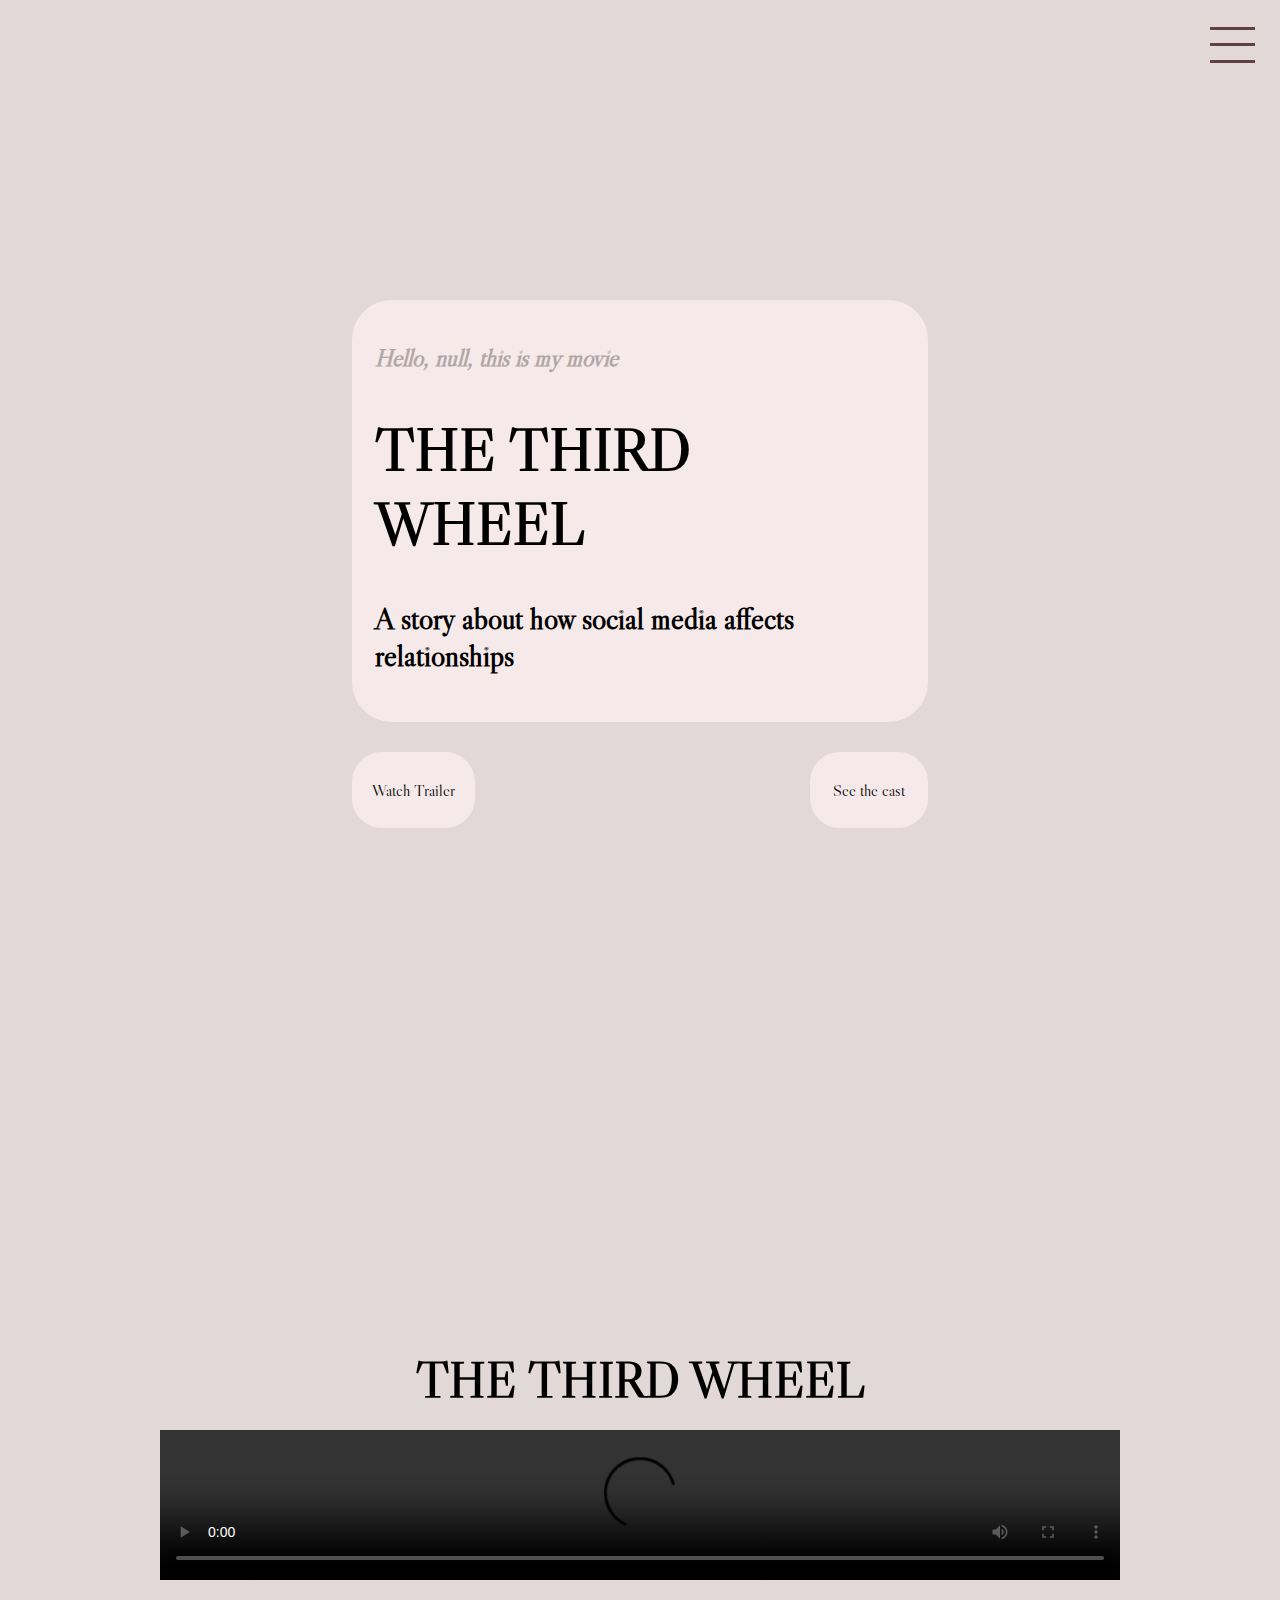
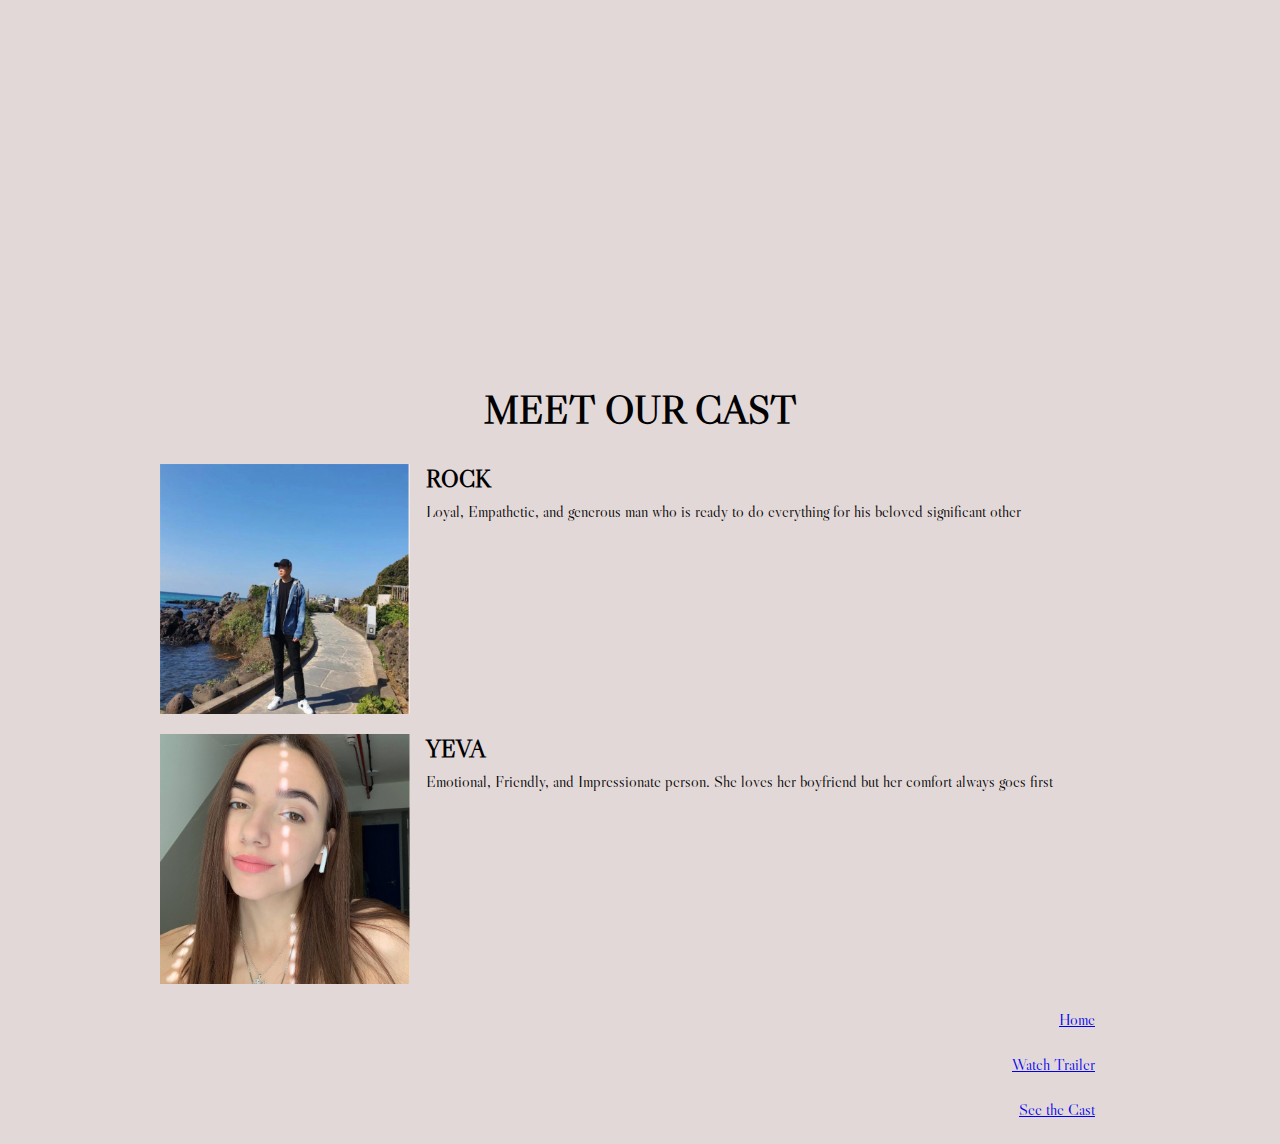
==== index.html @ 17509082 "final version" ====
<!doctype html>
<html>

      <head>

      <title>THE THIRD WHEEL</title>
      <link rel="stylesheet" href="style.css">
      <script type="text/javascript" src="index.js">
      </script>
      <link rel="preconnect" href="https://fonts.googleapis.com"> 
      <link rel="preconnect" href="https://fonts.googleapis.com"> 
      <link rel="preconnect" href="https://fonts.gstatic.com" crossorigin> 
      <link href="https://fonts.googleapis.com/css2?family=Libre+Caslon+Display&display=swap" rel="stylesheet">
      
      </head>

      <body>
        
      <div class="main" id="main">
      

        <div class="wrapper" id="wrapper">
        

        <div class="intro">
          <i><h2 id="enter-name">Guest</h2></i>
          <h1 class="title-one">THE THIRD WHEEL</h1>
          <h2 class="description">A story about how social media affects relationships</h2>
        </div>

             <div class="buttons">

              <a href="#title-two" id="move-left"><div class="button">Watch Trailer</div></a>

              <a href="#cast" id="move-right"><div class="button">See the cast</div></a>

            </div>
          </div>

              <div class="flexbox-title">
                <h1 class="title-two" id="title-two">THE THIRD WHEEL</h1>
                
                <video id="trailer" width=100% controls> 
                  <source src="CommLabProject.mp4" type="video/mp4">
                </video>

              </div>
       
              <div id="cast" class="cast">

                  <h1 class="title-three">MEET OUR CAST</h1> 
                  
                  <div id="rock" class="rock">
                    <img src="rock.png" alt="Rock" width="250px" class="rock-image">
                   <div class="rock-flex">
                    <h2 class="rock-title">ROCK</h2>
                    <p class="rock-discription">Loyal, Empathetic, and generous man who is ready to do everything for his beloved significant other</p>
                  </div>
                  </div>
                  
                <br> 

                  <div id="yeva" class="yeva">
                    <img src="yeva.png" alt="Yeva" width="250px" class="yeva-image">

                    <div class="yeva-flex">
                    <h2 class="yeva-title">YEVA</h2>
                    <p class="yeva-discription">Emotional, Friendly, and Impressionate person. She loves her boyfriend but her comfort always goes first</p>
                  </div>
                </div>
                
                </div>

                <script src="script.js"></script>

                <div class="container">
                  <div class="navbar">
                  <div class="hamburger-menu">
                    <div class="line line 1"></div>
                    <div class="line line 2"></div>
                    <div class="line line 3"></div>
                  </div>
                  </div>
                </div>

              <ul class="nav-list">
                <li class="nav-item">
                  <a href="#intro" class="nav-link">Home</a>
                </li>
                <li class="nav-item">
                  <a href="#trailer" class="nav-link">Watch Trailer</a>
                </li>
                <li class="nav-item">
                  <a href="#cast" class="nav-link">See the Cast</a>
                </li>
              </ul>


            </div>
            </body>
          </body>
        </div>
          </html>
---- style.css ----
body {
       
       
     background-color: 	#E3D8D8;
     font-family: "Libre Caslon Display";
 }
#enter-name{
   color: #B0A7A7;
}
 .intro{
     position: relative;
     margin-top: 300px;
     padding-top: 20px;
     padding-bottom: 20px;
     padding-left: 20px;
     padding-right: 20px;
     border: 3px;
     background-color: #F6E9E9;
     border: #F6E9E9;
     border-style: solid;
     border-radius: 40px;
    }

    .title-one {
        position: relative;
        font-size: 60px;
        padding: 0px;
        border: 0px;
    }

    .description {
        font-size: 30px;
        padding: 0px;
        border: 0px;
        font-weight: none;
    }
     
.main {
    position: relative;
    margin-top: 0px;
    width: 960px;
    margin-left: auto;
    margin-right: auto;
    background-color: #E3D8D8;
}

.wrapper {
    width: 60%;
    margin-left: auto;
    margin-right: auto;
    margin-top: 0px;
    position: relative;

}
 .buttons {
        width: 100%;
        margin-left: auto;
        margin-right: auto;
        display: inline-block;

    }
#move-right {
    position:absolute;
    right: 0px;
    margin-top: 30px;
    display: inline-block;
    padding-top: 25px;
     padding-bottom: 25px;
     padding-left: 20px;
     padding-right: 20px;
     border: 3px;
     border: #F6E9E9;
     background-color: #F6E9E9;
     border-style: solid;
     border-radius: 30px;
     color: #000;
     text-decoration: none;   
}
#move-right:hover {
    background-color: #E3D8D8;   
}

#move-left{
    display: inline-block;
    margin-top: 30px;
    padding-top: 25px;
    padding-bottom: 25px;
    padding-left: 17px;
    padding-right: 17px;
    border: 3px;
    border: #F6E9E9;
    background-color: #F6E9E9;
    border-style: solid;
    border-radius: 30px;
    color: #000; 
    text-decoration: none;     
}
#move-left:hover {
    background-color: #E3D8D8;   
}

.box {
    display:inline-block;
}

.rock{
    display: inline-block;
}

/*.container {
    width: 100%;
    height: 100vh;
background: linear-gradient( #F6E9E9,#CCAFBA);
background-size: cover;
}
*/

.hamburger-menu {
    width: 50px;
    height: 50px;
    position: fixed;
    top: 20px;
    right: 20px;
    display: flex;
    flex-direction: column;
    justify-content: space-around;
}

.nav-bar{
width: 300px;  
height: 100%;
background-color: #80475C;
position: fixed;
top: 0px;
right: 0px;
display: flex;
justify-content: center;
align-items: center;
border-radius: 20% 0 0 60%;
}


.line {
    width: 90%;
    height: 3px;
    background-color: #634141;
}

.nav-list {
    text-align: right;
}

.nav-item {
    list-style: none;
    margin: 25px;
}

/*
.nav-link {
    text-decoration: none;
    font-size: 22px;
    color: #eee;
    font-weight: 300;
    letter-spacing: 1px;
    text-tranfrom: uppercase;
    position: relative;
}

.nav-link::before
.nav-link::after {
    content: "";
    width: 100%;
    height: 2px;
    background-color: bisque;
    position: absolute;
    left: 0;
}

.nav-link::after {
    bottom: 0;
}
*/

.second-title {
    position: relative;
    text-align: center;
    margin: 0px;
    padding: 0px;
    border: 0px;

}

.flexbox-title {
text-align: center;
}

.title-two {
    margin-top: 520px;
    margin-bottom: 20px;
    font-size: 50px;


}

.title-three {
    margin-top: 400px;
    margin-bottom: 30px;
    font-size: 40px;
}

.cast {
    position: relative;
    text-align: center;
}

.rock {
    margin-left:auto;
    margin-right:auto;
    height:auto; 
    width:auto;
    display: flex;
    text-align: left;
}


.rock-image {
    width: 250px;
    height: 250px;
    margin-right: 16px;
}

.rock-title {
    margin: 0;
} 

.rock-discription {
    margin: 0;
    padding-top: 8px;
}


.yeva {
    margin-left:auto;
    margin-right:auto;
    height:auto; 
    width:auto;
    display: flex;
    text-align: left;
} 


.yeva-image {
    width: 250px;
    height: 250px;
    margin-right: 16px;
}

.yeva-title {
    margin: 0;
}

.yeva-discription {
    margin: 0;
    padding-top: 8px;
}
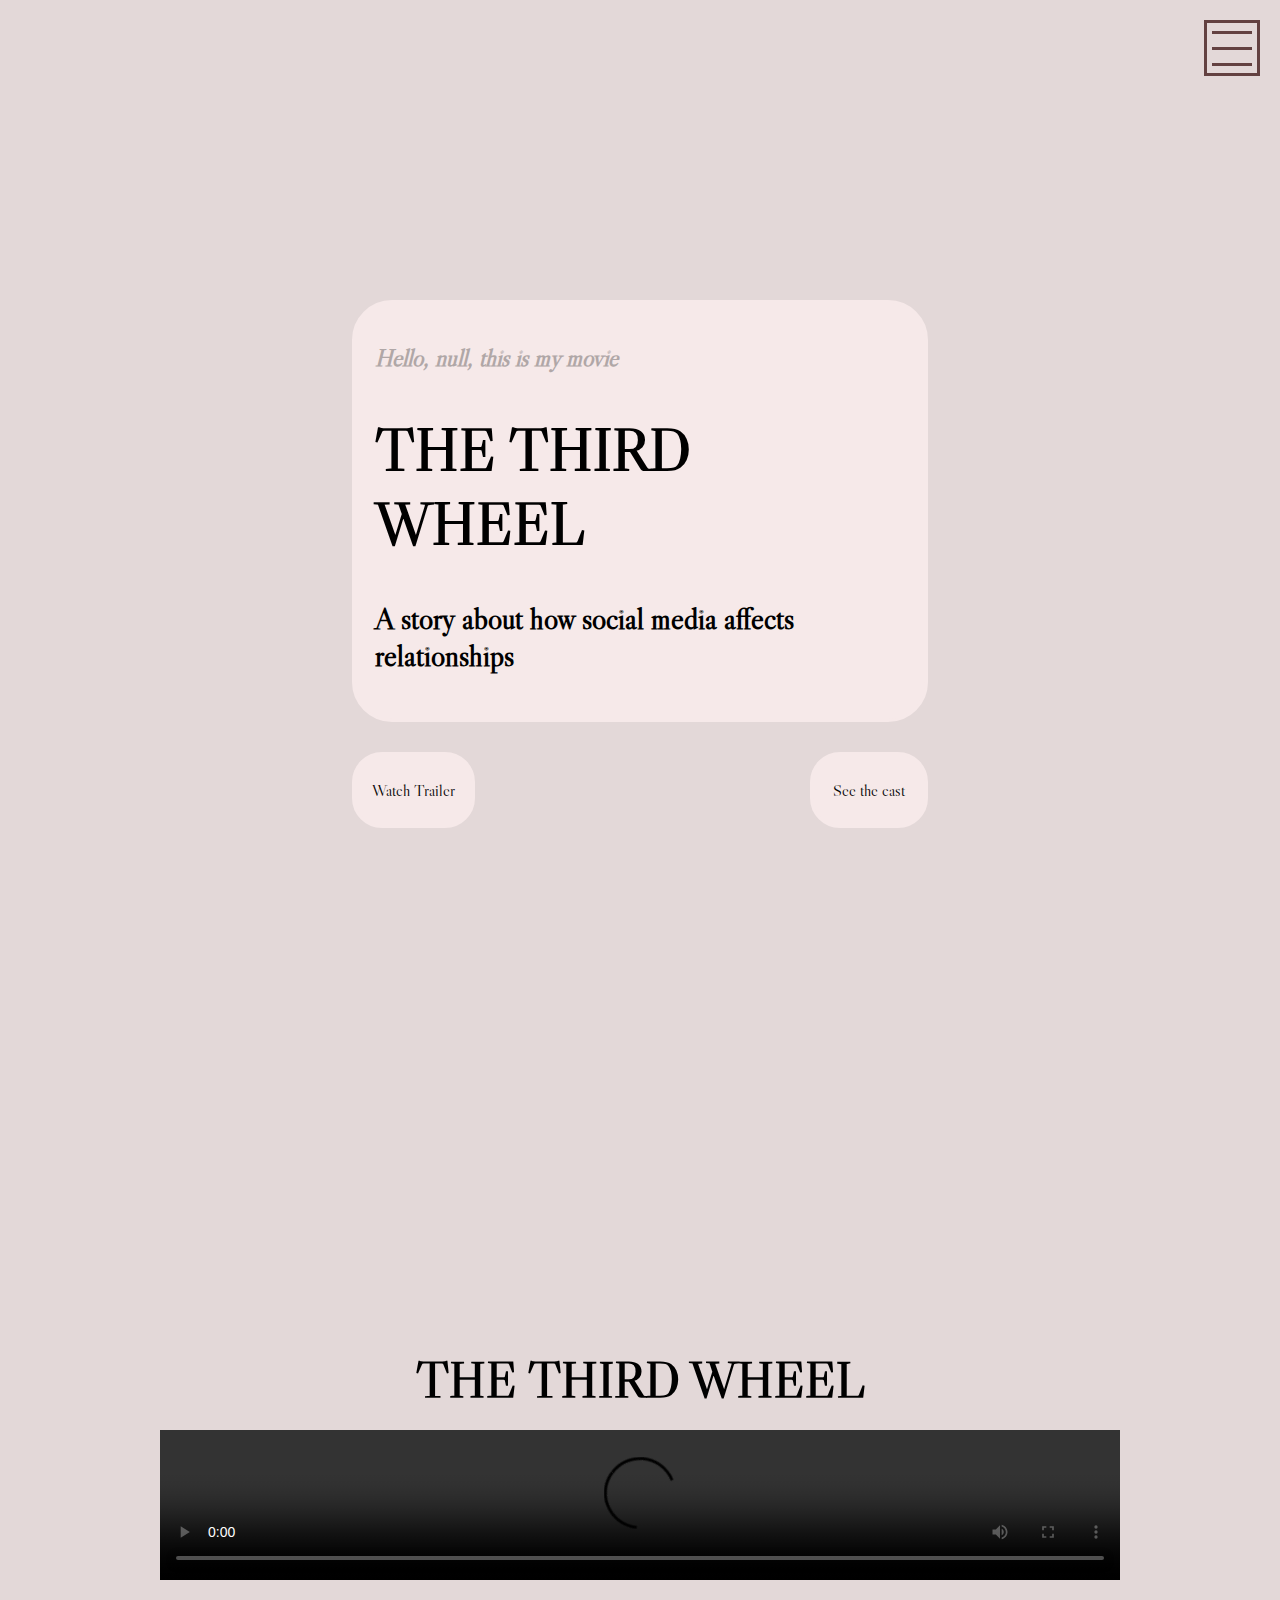
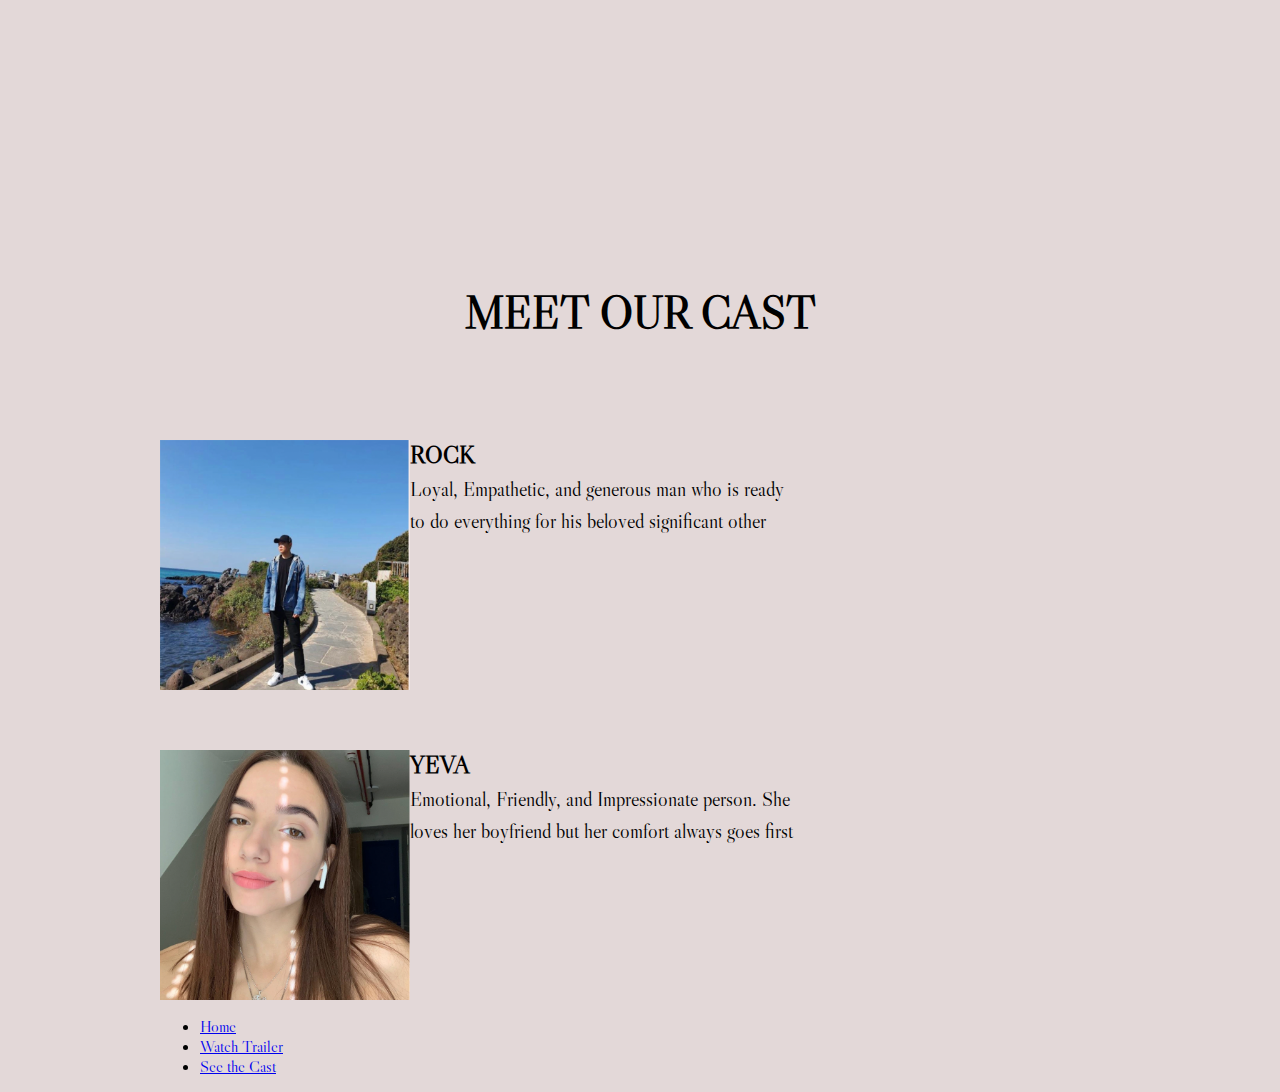
==== commit 6711b70a: "newest project" ====
--- a/index.html
+++ b/index.html
@@ -12,6 +12,7 @@
       <link rel="preconnect" href="https://fonts.gstatic.com" crossorigin> 
       <link href="https://fonts.googleapis.com/css2?family=Libre+Caslon+Display&display=swap" rel="stylesheet">
       
+      
       </head>
 
       <body>
@@ -22,7 +23,7 @@
         <div class="wrapper" id="wrapper">
         
 
-        <div class="intro">
+        <div class="intro" id="intro">
           <i><h2 id="enter-name">Guest</h2></i>
           <h1 class="title-one">THE THIRD WHEEL</h1>
           <h2 class="description">A story about how social media affects relationships</h2>
@@ -51,37 +52,36 @@
                   <h1 class="title-three">MEET OUR CAST</h1> 
                   
                   <div id="rock" class="rock">
-                    <img src="rock.png" alt="Rock" width="250px" class="rock-image">
+                  <img id="rock" onmouseout="this.src='rock.png'" onmouseover="this.src='hearts-gif.gif'" height="250px" width="250px" src="rock.png">
                    <div class="rock-flex">
                     <h2 class="rock-title">ROCK</h2>
-                    <p class="rock-discription">Loyal, Empathetic, and generous man who is ready to do everything for his beloved significant other</p>
+                    <p class="rock-discription">Loyal, Empathetic, and generous man who is ready</p>
+                    <p class="rock-discription">     to do everything for his beloved significant other</p> 
+
                   </div>
                   </div>
                   
                 <br> 
+                <br>
+                <br>
 
                   <div id="yeva" class="yeva">
-                    <img src="yeva.png" alt="Yeva" width="250px" class="yeva-image">
+                    
+                    <img id="yeva" onmouseout="this.src='yeva.png'" onmouseover="this.src='hearts-gif.gif'" height="250px" width="250px" src="yeva.png">
 
                     <div class="yeva-flex">
                     <h2 class="yeva-title">YEVA</h2>
-                    <p class="yeva-discription">Emotional, Friendly, and Impressionate person. She loves her boyfriend but her comfort always goes first</p>
+                    <p class="yeva-discription">Emotional, Friendly, and Impressionate person. She</p>
+                    <p class="yeva-discription">loves her boyfriend but her comfort always goes first</p>
                   </div>
-                </div>
-                
+                </div>     
                 </div>
 
-                <script src="script.js"></script>
-
-                <div class="container">
-                  <div class="navbar">
-                  <div class="hamburger-menu">
-                    <div class="line line 1"></div>
-                    <div class="line line 2"></div>
-                    <div class="line line 3"></div>
+                  <div class="menu-btn" id="menu-btn">
+                     <div class="hamburger-menu" id="hamburger-menu">
+                  
+                     </div>
                   </div>
-                  </div>
-                </div>
 
               <ul class="nav-list">
                 <li class="nav-item">
@@ -94,10 +94,12 @@
                   <a href="#cast" class="nav-link">See the Cast</a>
                 </li>
               </ul>
+          
 
 
             </div>
-            </body>
+             <script src="index.js"></script>
+          </body>
           </body>
         </div>
           </html>
--- a/style.css
+++ b/style.css
@@ -1,137 +1,243 @@
 
 
- body {
-       
-       
-     background-color: 	#E3D8D8;
-     font-family: "Libre Caslon Display";
- }
+ body {     
+    background-color: 	#E3D8D8;
+    font-family: "Libre Caslon Display";
+}
+
 #enter-name{
-   color: #B0A7A7;
-}
- .intro{
-     position: relative;
-     margin-top: 300px;
-     padding-top: 20px;
-     padding-bottom: 20px;
-     padding-left: 20px;
-     padding-right: 20px;
-     border: 3px;
-     background-color: #F6E9E9;
-     border: #F6E9E9;
-     border-style: solid;
-     border-radius: 40px;
-    }
-
-    .title-one {
-        position: relative;
-        font-size: 60px;
-        padding: 0px;
-        border: 0px;
-    }
-
-    .description {
-        font-size: 30px;
-        padding: 0px;
-        border: 0px;
-        font-weight: none;
-    }
-     
-.main {
+  color: #B0A7A7;
+}
+
+/* First Part of the Page */
+.intro{
     position: relative;
-    margin-top: 0px;
-    width: 960px;
-    margin-left: auto;
-    margin-right: auto;
-    background-color: #E3D8D8;
-}
-
-.wrapper {
-    width: 60%;
-    margin-left: auto;
-    margin-right: auto;
-    margin-top: 0px;
-    position: relative;
-
-}
- .buttons {
-        width: 100%;
-        margin-left: auto;
-        margin-right: auto;
-        display: inline-block;
-
-    }
-#move-right {
-    position:absolute;
-    right: 0px;
-    margin-top: 30px;
-    display: inline-block;
-    padding-top: 25px;
-     padding-bottom: 25px;
-     padding-left: 20px;
-     padding-right: 20px;
-     border: 3px;
-     border: #F6E9E9;
-     background-color: #F6E9E9;
-     border-style: solid;
-     border-radius: 30px;
-     color: #000;
-     text-decoration: none;   
-}
-#move-right:hover {
-    background-color: #E3D8D8;   
-}
-
-#move-left{
-    display: inline-block;
-    margin-top: 30px;
-    padding-top: 25px;
-    padding-bottom: 25px;
-    padding-left: 17px;
-    padding-right: 17px;
+    margin-top: 300px;
+    padding-top: 20px;
+    padding-bottom: 20px;
+    padding-left: 20px;
+    padding-right: 20px;
     border: 3px;
+    background-color: #F6E9E9;
     border: #F6E9E9;
-    background-color: #F6E9E9;
     border-style: solid;
-    border-radius: 30px;
-    color: #000; 
-    text-decoration: none;     
-}
-#move-left:hover {
-    background-color: #E3D8D8;   
-}
-
-.box {
-    display:inline-block;
-}
-
-.rock{
-    display: inline-block;
-}
-
-/*.container {
-    width: 100%;
-    height: 100vh;
-background: linear-gradient( #F6E9E9,#CCAFBA);
-background-size: cover;
-}
-*/
+    border-radius: 40px;
+   }
+
+   .title-one {
+       position: relative;
+       font-size: 60px;
+       padding: 0px;
+       border: 0px;
+   }
+
+   .description {
+       font-size: 30px;
+       padding: 0px;
+       border: 0px;
+       font-weight: none;
+   }
+
+   .main {
+      position: relative;
+      margin-top: 0px;
+      width: 960px;
+      margin-left: auto;
+      margin-right: auto;
+      background-color: #E3D8D8;
+   }
+   
+   .wrapper {
+      width: 60%;
+      margin-left: auto;
+      margin-right: auto;
+      margin-top: 0px;
+      position: relative;
+   
+   }
+   
+   .buttons {
+          width: 100%;
+          margin-left: auto;
+          margin-right: auto;
+          display: inline-block;
+   
+      }
+   #move-right {
+      position:absolute;
+      right: 0px;
+      margin-top: 30px;
+      display: inline-block;
+      padding-top: 25px;
+       padding-bottom: 25px;
+       padding-left: 20px;
+       padding-right: 20px;
+       border: 3px;
+       border: #F6E9E9;
+       background-color: #F6E9E9;
+       border-style: solid;
+       border-radius: 30px;
+       color: #000;
+       text-decoration: none;   
+   }
+   #move-right:hover {
+      background-color: #E3D8D8;   
+   }
+   
+   #move-left{
+      display: inline-block;
+      margin-top: 30px;
+      padding-top: 25px;
+      padding-bottom: 25px;
+      padding-left: 17px;
+      padding-right: 17px;
+      border: 3px;
+      border: #F6E9E9;
+      background-color: #F6E9E9;
+      border-style: solid;
+      border-radius: 30px;
+      color: #000; 
+      text-decoration: none;     
+   }
+   #move-left:hover {
+      background-color: #E3D8D8;   
+   }
+
+/* Second Part of the Page */
+   .flexbox-title {
+      text-align: center;
+      }
+      
+      .title-two {
+         margin-top: 520px;
+         margin-bottom: 20px;
+         font-size: 50px;
+      
+      
+      }
+      
+
+/* Third Part of the Page*/  
+
+      .title-three {
+         margin-top: 300px;
+         margin-bottom: 100px;
+         font-size: 45px;
+      }
+  
+   .cast {
+      position: relative;
+      text-align: center;
+   }
+   
+   .rock {
+      margin-left:auto;
+      margin-right:auto;
+      height:auto; 
+      width:auto;
+      display: flex;
+      text-align: left;
+   }
+   
+   .rock-image {
+      width: 250px;
+      height: 250px;
+      margin-right: 16px;
+   }
+   
+   .rock-title {
+      margin: 0;
+   } 
+   
+   .rock-discription {
+      margin: 0;
+      padding-top: 8px;
+      font-size: 20px;
+   }
+    
+   .yeva {
+      margin-left:auto;
+      margin-right:auto;
+      height:auto; 
+      width:auto;
+      display: flex;
+      text-align: left;
+   } 
+   
+   .yeva-image {
+      width: 250px;
+      height: 250px;
+      margin-right: 16px;
+   }
+   
+   .yeva-title {
+      margin: 0;
+   }
+   
+   .yeva-discription {
+      margin: 0;
+      padding-top: 8px;
+      font-size: 20px;
+   }
+
+/* MENU */
+.menu-btn{
+   width: 50px;
+   height: 50px;
+   top: 20px;
+   right: 20px;
+   position: fixed;
+   display: flex;
+   justify-content: center;
+   align-items: center;
+   cursor: pointer;
+   transition: all .5s ease-in-out;  
+   border: 3px solid #634141;
+}
 
 .hamburger-menu {
-    width: 50px;
-    height: 50px;
-    position: fixed;
-    top: 20px;
-    right: 20px;
-    display: flex;
-    flex-direction: column;
-    justify-content: space-around;
-}
-
+   width: 40px;
+   height: 3px;
+   background: #634141; 
+   transition: all .5 ease-in-out;
+
+}
+
+.hamburger-menu::before,
+.hamburger-menu::after {
+  content: '';
+  position: absolute;
+  width: 40px;
+  height: 3px;
+  background: #634141;
+  transition: all .5s ease-in-out;
+}
+
+.hamburger-menu::before {
+   transform: translateY(-16px);
+}
+
+.hamburger-menu::after{
+   transform: translateY(16px);
+}
+/* MENU ANIMATION */
+.menu-btn.open .hamburger-menu {
+   transform: translateX(-50px);
+   background: transparent;
+}
+.menu-btn.open .hamburger-menu::before {
+   transform: rotate(45deg) translate(35px, -35px);
+}
+
+.menu-btn.open .hamburger-menu::after {
+   transform: rotate(-45deg) translate(35px, 35px);
+}
+
+/*
 .nav-bar{
 width: 300px;  
 height: 100%;
-background-color: #80475C;
+background-color: #F6E9E9;
 position: fixed;
 top: 0px;
 right: 0px;
@@ -143,125 +249,41 @@
 
 
 .line {
-    width: 90%;
-    height: 3px;
-    background-color: #634141;
+   width: 90%;
+   height: 3px;
+   background-color: #634141; 
 }
 
 .nav-list {
-    text-align: right;
+   text-align: right;
 }
 
 .nav-item {
-    list-style: none;
-    margin: 25px;
-}
-
-/*
+   list-style: none;
+   margin: 25px;
+}
+
 .nav-link {
-    text-decoration: none;
-    font-size: 22px;
-    color: #eee;
-    font-weight: 300;
-    letter-spacing: 1px;
-    text-tranfrom: uppercase;
-    position: relative;
+   text-decoration: none;
+   font-size: 22px;
+   color: #eee;
+   font-weight: 300;
+   letter-spacing: 1px;
+   text-tranfrom: uppercase;
+   position: relative;
 }
 
 .nav-link::before
 .nav-link::after {
-    content: "";
-    width: 100%;
-    height: 2px;
-    background-color: bisque;
-    position: absolute;
-    left: 0;
+   content: "";
+   width: 100%;
+   height: 2px;
+   background-color: bisque;
+   position: absolute;
+   left: 0;
 }
 
 .nav-link::after {
-    bottom: 0;
+   bottom: 0;
 }
 */
-
-.second-title {
-    position: relative;
-    text-align: center;
-    margin: 0px;
-    padding: 0px;
-    border: 0px;
-
-}
-
-.flexbox-title {
-text-align: center;
-}
-
-.title-two {
-    margin-top: 520px;
-    margin-bottom: 20px;
-    font-size: 50px;
-
-
-}
-
-.title-three {
-    margin-top: 400px;
-    margin-bottom: 30px;
-    font-size: 40px;
-}
-
-.cast {
-    position: relative;
-    text-align: center;
-}
-
-.rock {
-    margin-left:auto;
-    margin-right:auto;
-    height:auto; 
-    width:auto;
-    display: flex;
-    text-align: left;
-}
-
-
-.rock-image {
-    width: 250px;
-    height: 250px;
-    margin-right: 16px;
-}
-
-.rock-title {
-    margin: 0;
-} 
-
-.rock-discription {
-    margin: 0;
-    padding-top: 8px;
-}
-
-
-.yeva {
-    margin-left:auto;
-    margin-right:auto;
-    height:auto; 
-    width:auto;
-    display: flex;
-    text-align: left;
-} 
-
-
-.yeva-image {
-    width: 250px;
-    height: 250px;
-    margin-right: 16px;
-}
-
-.yeva-title {
-    margin: 0;
-}
-
-.yeva-discription {
-    margin: 0;
-    padding-top: 8px;
-}